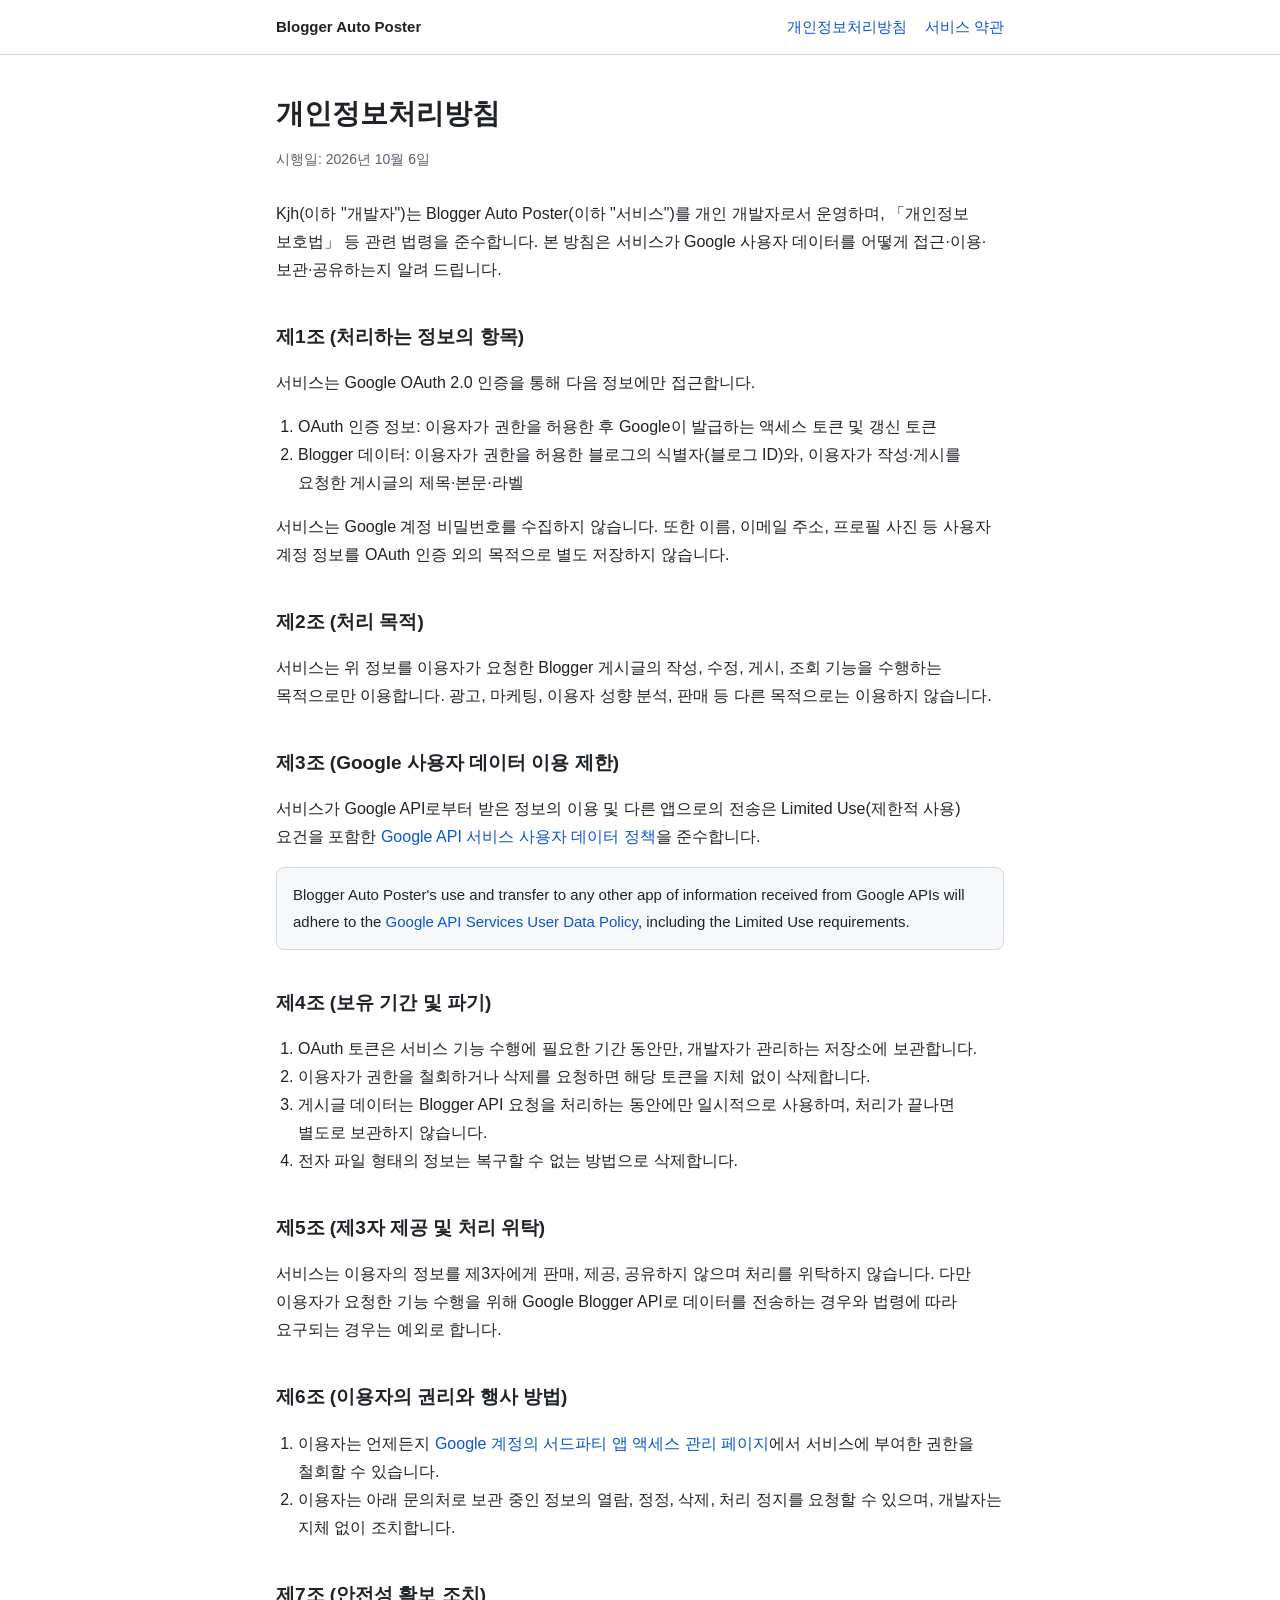
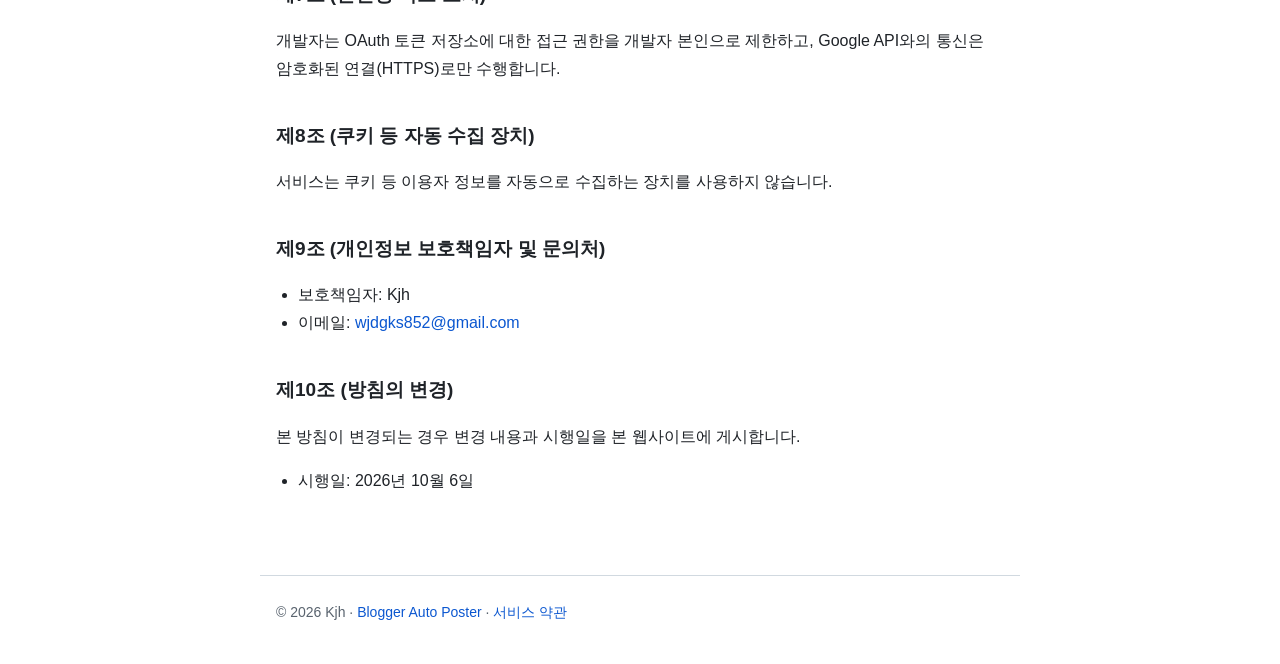
==== privacy.html @ 68f1c56e "Add privacy policy and terms of service pages Co-Authored-By: Claude Opus 5.5 <noreply@anthropic.com" ====
<!doctype html>
<html lang="ko">
<head>
<meta charset="utf-8">
<meta name="viewport" content="width=device-width, initial-scale=1">
<title>개인정보처리방침 - Blogger Auto Poster</title>
<link rel="stylesheet" href="style.css">
</head>
<body>
<header class="site"><nav>
  <a class="brand" href="./">Blogger Auto Poster</a>
  <a href="privacy.html">개인정보처리방침</a>
  <a href="terms.html">서비스 약관</a>
</nav></header>
<main>
  <h1>개인정보처리방침</h1>
  <p class="meta">시행일: 2026년 10월 6일</p>

  <p>Kjh(이하 "개발자")는 Blogger Auto Poster(이하 "서비스")를 개인 개발자로서 운영하며, 「개인정보 보호법」 등 관련 법령을 준수합니다. 본 방침은 서비스가 Google 사용자 데이터를 어떻게 접근·이용·보관·공유하는지 알려 드립니다.</p>

  <h2>제1조 (처리하는 정보의 항목)</h2>
  <p>서비스는 Google OAuth 2.0 인증을 통해 다음 정보에만 접근합니다.</p>
  <ol>
    <li>OAuth 인증 정보: 이용자가 권한을 허용한 후 Google이 발급하는 액세스 토큰 및 갱신 토큰</li>
    <li>Blogger 데이터: 이용자가 권한을 허용한 블로그의 식별자(블로그 ID)와, 이용자가 작성·게시를 요청한 게시글의 제목·본문·라벨</li>
  </ol>
  <p>서비스는 Google 계정 비밀번호를 수집하지 않습니다. 또한 이름, 이메일 주소, 프로필 사진 등 사용자 계정 정보를 OAuth 인증 외의 목적으로 별도 저장하지 않습니다.</p>

  <h2>제2조 (처리 목적)</h2>
  <p>서비스는 위 정보를 이용자가 요청한 Blogger 게시글의 작성, 수정, 게시, 조회 기능을 수행하는 목적으로만 이용합니다. 광고, 마케팅, 이용자 성향 분석, 판매 등 다른 목적으로는 이용하지 않습니다.</p>

  <h2>제3조 (Google 사용자 데이터 이용 제한)</h2>
  <p>서비스가 Google API로부터 받은 정보의 이용 및 다른 앱으로의 전송은 Limited Use(제한적 사용) 요건을 포함한 <a href="https://developers.google.com/terms/api-services-user-data-policy" target="_blank" rel="noopener">Google API 서비스 사용자 데이터 정책</a>을 준수합니다.</p>
  <p class="note" lang="en">Blogger Auto Poster's use and transfer to any other app of information received from Google APIs will adhere to the <a href="https://developers.google.com/terms/api-services-user-data-policy" target="_blank" rel="noopener">Google API Services User Data Policy</a>, including the Limited Use requirements.</p>

  <h2>제4조 (보유 기간 및 파기)</h2>
  <ol>
    <li>OAuth 토큰은 서비스 기능 수행에 필요한 기간 동안만, 개발자가 관리하는 저장소에 보관합니다.</li>
    <li>이용자가 권한을 철회하거나 삭제를 요청하면 해당 토큰을 지체 없이 삭제합니다.</li>
    <li>게시글 데이터는 Blogger API 요청을 처리하는 동안에만 일시적으로 사용하며, 처리가 끝나면 별도로 보관하지 않습니다.</li>
    <li>전자 파일 형태의 정보는 복구할 수 없는 방법으로 삭제합니다.</li>
  </ol>

  <h2>제5조 (제3자 제공 및 처리 위탁)</h2>
  <p>서비스는 이용자의 정보를 제3자에게 판매, 제공, 공유하지 않으며 처리를 위탁하지 않습니다. 다만 이용자가 요청한 기능 수행을 위해 Google Blogger API로 데이터를 전송하는 경우와 법령에 따라 요구되는 경우는 예외로 합니다.</p>

  <h2>제6조 (이용자의 권리와 행사 방법)</h2>
  <ol>
    <li>이용자는 언제든지 <a href="https://myaccount.google.com/permissions" target="_blank" rel="noopener">Google 계정의 서드파티 앱 액세스 관리 페이지</a>에서 서비스에 부여한 권한을 철회할 수 있습니다.</li>
    <li>이용자는 아래 문의처로 보관 중인 정보의 열람, 정정, 삭제, 처리 정지를 요청할 수 있으며, 개발자는 지체 없이 조치합니다.</li>
  </ol>

  <h2>제7조 (안전성 확보 조치)</h2>
  <p>개발자는 OAuth 토큰 저장소에 대한 접근 권한을 개발자 본인으로 제한하고, Google API와의 통신은 암호화된 연결(HTTPS)로만 수행합니다.</p>

  <h2>제8조 (쿠키 등 자동 수집 장치)</h2>
  <p>서비스는 쿠키 등 이용자 정보를 자동으로 수집하는 장치를 사용하지 않습니다.</p>

  <h2>제9조 (개인정보 보호책임자 및 문의처)</h2>
  <ul>
    <li>보호책임자: Kjh</li>
    <li>이메일: <a href="mailto:wjdgks852@gmail.com">wjdgks852@gmail.com</a></li>
  </ul>

  <h2>제10조 (방침의 변경)</h2>
  <p>본 방침이 변경되는 경우 변경 내용과 시행일을 본 웹사이트에 게시합니다.</p>
  <ul>
    <li>시행일: 2026년 10월 6일</li>
  </ul>
</main>
<footer>© 2026 Kjh · <a href="./">Blogger Auto Poster</a> · <a href="terms.html">서비스 약관</a></footer>
</body>
</html>
---- style.css ----
:root {
  --bg: #ffffff;
  --fg: #1f2328;
  --muted: #59636e;
  --line: #d1d9e0;
  --accent: #0b57d0;
  --card: #f6f8fa;
}
@media (prefers-color-scheme: dark) {
  :root {
    --bg: #0d1117;
    --fg: #e6edf3;
    --muted: #9198a1;
    --line: #30363d;
    --accent: #6ea8fe;
    --card: #161b22;
  }
}
* { box-sizing: border-box; }
body {
  margin: 0;
  background: var(--bg);
  color: var(--fg);
  font-family: -apple-system, BlinkMacSystemFont, "Apple SD Gothic Neo", "Malgun Gothic", "Noto Sans KR", sans-serif;
  line-height: 1.75;
  word-break: keep-all;
}
main { max-width: 760px; margin: 0 auto; padding: 40px 16px 64px; }
header.site { border-bottom: 1px solid var(--line); }
header.site nav { max-width: 760px; margin: 0 auto; padding: 14px 16px; display: flex; gap: 18px; flex-wrap: wrap; font-size: 15px; }
header.site a.brand { font-weight: 700; color: var(--fg); margin-right: auto; }
a { color: var(--accent); text-decoration: none; }
a:hover { text-decoration: underline; }
h1 { font-size: 28px; line-height: 1.35; margin: 0 0 8px; }
h2 { font-size: 19px; margin: 36px 0 8px; }
p, li { font-size: 16px; }
ol, ul { padding-left: 22px; }
.meta { color: var(--muted); font-size: 14px; margin-bottom: 28px; }
.note { background: var(--card); border: 1px solid var(--line); border-radius: 8px; padding: 14px 16px; font-size: 15px; }
.links { display: grid; gap: 12px; margin-top: 28px; }
.links a { display: block; border: 1px solid var(--line); border-radius: 8px; padding: 14px 16px; background: var(--card); }
footer { max-width: 760px; margin: 0 auto; padding: 24px 16px 40px; color: var(--muted); font-size: 14px; border-top: 1px solid var(--line); }
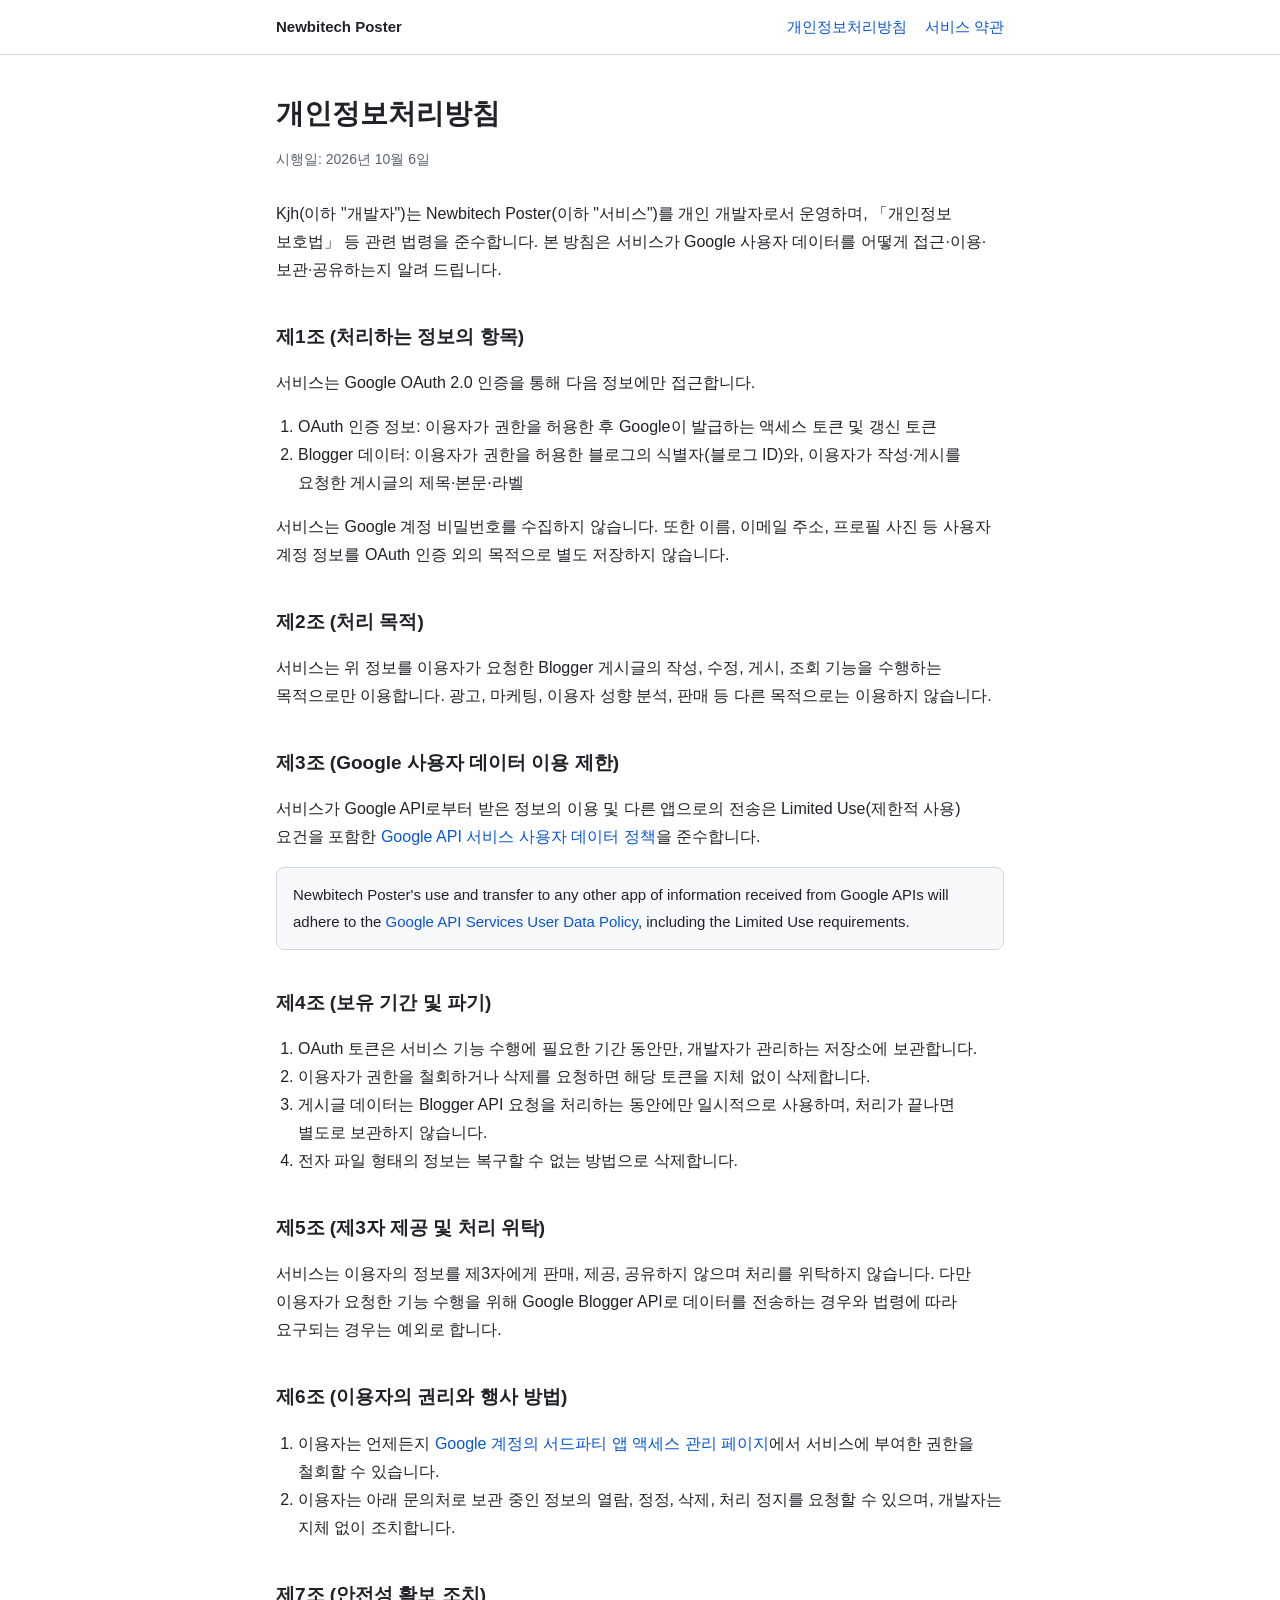
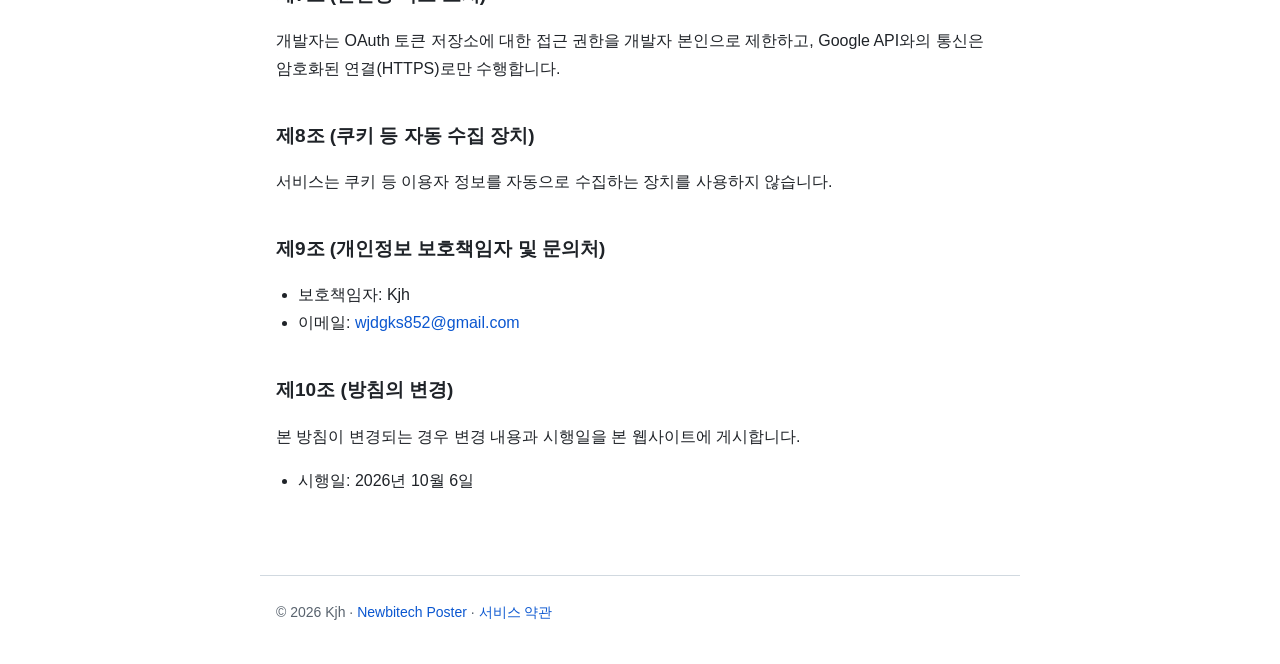
==== commit e6fe30e3: "Rename app to Newbitech Poster and add Search Console verification file Co-Authored-By: Claude Opus " ====
--- a/privacy.html
+++ b/privacy.html
@@ -3,12 +3,12 @@
 <head>
 <meta charset="utf-8">
 <meta name="viewport" content="width=device-width, initial-scale=1">
-<title>개인정보처리방침 - Blogger Auto Poster</title>
+<title>개인정보처리방침 - Newbitech Poster</title>
 <link rel="stylesheet" href="style.css">
 </head>
 <body>
 <header class="site"><nav>
-  <a class="brand" href="./">Blogger Auto Poster</a>
+  <a class="brand" href="./">Newbitech Poster</a>
   <a href="privacy.html">개인정보처리방침</a>
   <a href="terms.html">서비스 약관</a>
 </nav></header>
@@ -16,7 +16,7 @@
   <h1>개인정보처리방침</h1>
   <p class="meta">시행일: 2026년 10월 6일</p>
 
-  <p>Kjh(이하 "개발자")는 Blogger Auto Poster(이하 "서비스")를 개인 개발자로서 운영하며, 「개인정보 보호법」 등 관련 법령을 준수합니다. 본 방침은 서비스가 Google 사용자 데이터를 어떻게 접근·이용·보관·공유하는지 알려 드립니다.</p>
+  <p>Kjh(이하 "개발자")는 Newbitech Poster(이하 "서비스")를 개인 개발자로서 운영하며, 「개인정보 보호법」 등 관련 법령을 준수합니다. 본 방침은 서비스가 Google 사용자 데이터를 어떻게 접근·이용·보관·공유하는지 알려 드립니다.</p>
 
   <h2>제1조 (처리하는 정보의 항목)</h2>
   <p>서비스는 Google OAuth 2.0 인증을 통해 다음 정보에만 접근합니다.</p>
@@ -31,7 +31,7 @@
 
   <h2>제3조 (Google 사용자 데이터 이용 제한)</h2>
   <p>서비스가 Google API로부터 받은 정보의 이용 및 다른 앱으로의 전송은 Limited Use(제한적 사용) 요건을 포함한 <a href="https://developers.google.com/terms/api-services-user-data-policy" target="_blank" rel="noopener">Google API 서비스 사용자 데이터 정책</a>을 준수합니다.</p>
-  <p class="note" lang="en">Blogger Auto Poster's use and transfer to any other app of information received from Google APIs will adhere to the <a href="https://developers.google.com/terms/api-services-user-data-policy" target="_blank" rel="noopener">Google API Services User Data Policy</a>, including the Limited Use requirements.</p>
+  <p class="note" lang="en">Newbitech Poster's use and transfer to any other app of information received from Google APIs will adhere to the <a href="https://developers.google.com/terms/api-services-user-data-policy" target="_blank" rel="noopener">Google API Services User Data Policy</a>, including the Limited Use requirements.</p>
 
   <h2>제4조 (보유 기간 및 파기)</h2>
   <ol>
@@ -68,6 +68,6 @@
     <li>시행일: 2026년 10월 6일</li>
   </ul>
 </main>
-<footer>© 2026 Kjh · <a href="./">Blogger Auto Poster</a> · <a href="terms.html">서비스 약관</a></footer>
+<footer>© 2026 Kjh · <a href="./">Newbitech Poster</a> · <a href="terms.html">서비스 약관</a></footer>
 </body>
 </html>
